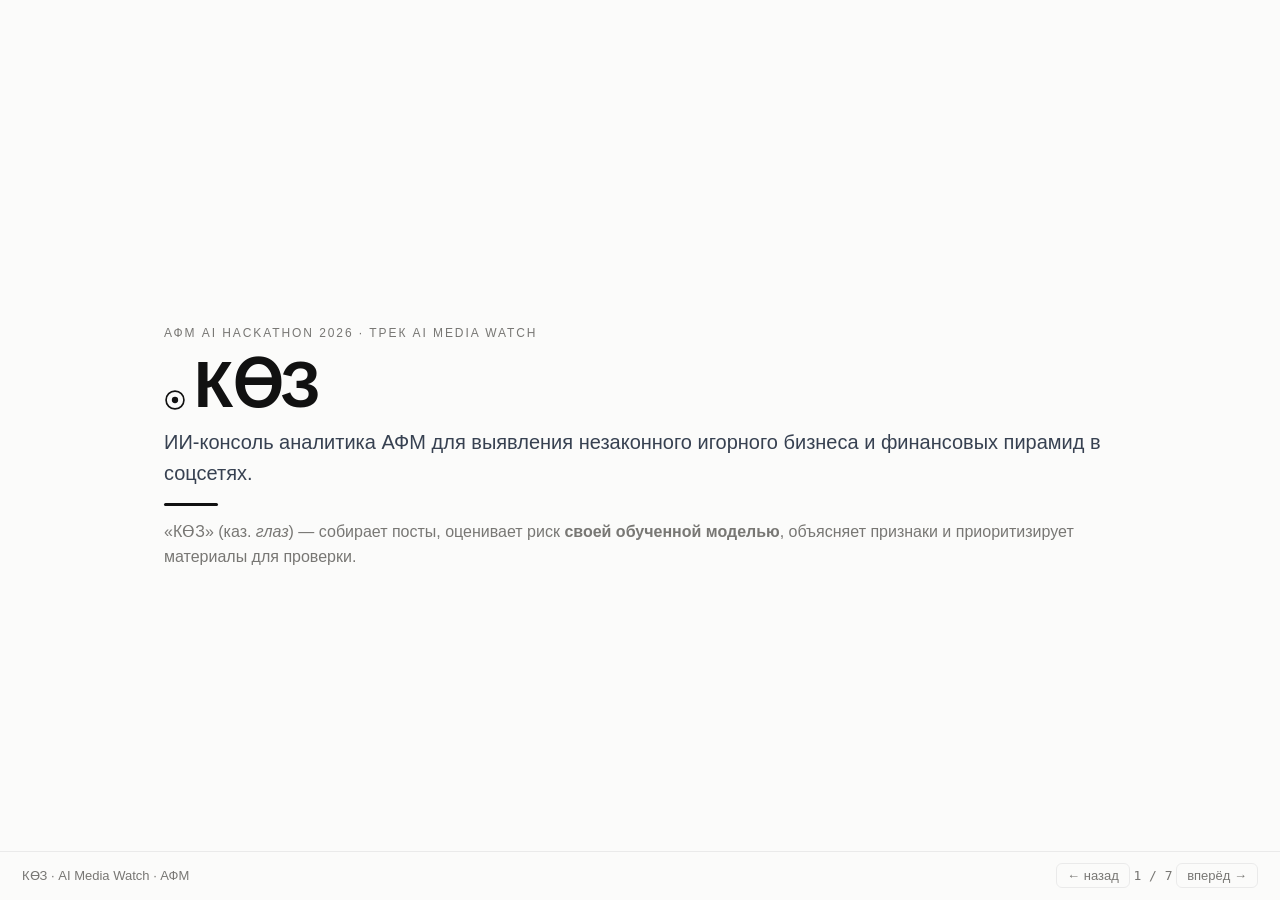
==== docs/pitch/deck.html @ 877cdd76 "docs(pitch): self-contained HTML slide deck for the 3-min defense deck.html — light-minimalist, offl" ====
<!doctype html>
<html lang="ru">
<head>
<meta charset="utf-8" />
<meta name="viewport" content="width=device-width, initial-scale=1" />
<title>КӨЗ · Питч-дек — AI Media Watch (АФМ)</title>
<link rel="icon" href="data:image/svg+xml,%3Csvg xmlns='http://www.w3.org/2000/svg' viewBox='0 0 16 16'%3E%3Ccircle cx='8' cy='8' r='6.5' fill='none' stroke='%23111111' stroke-width='1.2'/%3E%3Ccircle cx='8' cy='8' r='2.3' fill='%23111111'/%3E%3C/svg%3E" />
<style>
  :root{
    --bg:#FBFBFA; --surface:#FFFFFF; --ink:#111111; --muted:#787774; --line:#EAEAEA;
    --redbg:#FDEBEC; --redink:#9F2F2D; --ylbg:#FBF3DB; --ylink:#956400; --grbg:#EDF3EC; --grink:#346538;
  }
  *{box-sizing:border-box}
  html,body{margin:0;height:100%}
  body{
    background:var(--bg); color:var(--ink);
    font-family:'Geist','SF Pro Display','Segoe UI','Helvetica Neue',Arial,sans-serif;
    -webkit-font-smoothing:antialiased; line-height:1.55;
  }
  .mono{font-family:'Geist Mono','SF Mono','JetBrains Mono',ui-monospace,monospace}
  #deck{height:100vh;display:flex;align-items:center;justify-content:center}
  .slide{display:none;width:min(960px,92vw);max-height:92vh;overflow:auto;padding:8px 4px}
  .slide.active{display:block;animation:fade .35s cubic-bezier(.16,1,.3,1)}
  @keyframes fade{from{opacity:0;transform:translateY(10px)}to{opacity:1;transform:none}}
  .eyebrow{font-size:12px;letter-spacing:.16em;text-transform:uppercase;color:var(--muted)}
  h1{font-size:clamp(34px,6vw,64px);line-height:1.04;letter-spacing:-.02em;margin:.15em 0 .1em}
  h2{font-size:clamp(24px,3.6vw,38px);line-height:1.1;letter-spacing:-.015em;margin:.1em 0 .5em}
  p{color:#1f2937;margin:.4em 0}
  .lead{font-size:clamp(17px,2vw,20px);color:#374151}
  ul{margin:.4em 0;padding-left:0;list-style:none}
  li{padding:10px 0;border-bottom:1px solid var(--line)}
  li:last-child{border-bottom:0}
  .grid{display:grid;grid-template-columns:1fr 1fr;gap:14px;margin-top:8px}
  .card{background:var(--surface);border:1px solid var(--line);border-radius:12px;padding:18px 20px}
  .card h3{margin:.1em 0 .35em;font-size:18px}
  .card .n{font-size:12px;letter-spacing:.12em;text-transform:uppercase;color:var(--muted)}
  .chip{display:inline-block;font-size:11px;letter-spacing:.05em;text-transform:uppercase;
        padding:3px 9px;border-radius:9999px;margin:0 6px 6px 0}
  .red{background:var(--redbg);color:var(--redink)} .yl{background:var(--ylbg);color:var(--ylink)}
  .gr{background:var(--grbg);color:var(--grink)}
  .big{font-size:clamp(40px,8vw,84px);letter-spacing:-.03em;line-height:1}
  .kv{display:flex;gap:14px;align-items:baseline;padding:8px 0;border-bottom:1px solid var(--line)}
  .kv b{min-width:38px} .kv:last-child{border-bottom:0}
  .footer{position:fixed;left:0;right:0;bottom:0;display:flex;justify-content:space-between;
          align-items:center;padding:14px 22px;color:var(--muted);font-size:13px;border-top:1px solid var(--line);
          background:rgba(251,251,250,.85);backdrop-filter:blur(6px)}
  .footer a{color:var(--muted);text-decoration:none;border:1px solid var(--line);border-radius:6px;padding:4px 10px;cursor:pointer}
  .eye{display:inline-block;width:22px;height:22px;vertical-align:-4px;margin-right:8px}
  .muted{color:var(--muted)}
  .accentbar{height:3px;width:54px;background:var(--ink);border-radius:2px;margin:14px 0}
</style>
</head>
<body>
<div id="deck">

  <section class="slide active">
    <div class="eyebrow">АФМ AI Hackathon 2026 · трек AI Media Watch</div>
    <h1>
      <svg class="eye" viewBox="0 0 16 16" aria-hidden="true"><circle cx="8" cy="8" r="6.5" fill="none" stroke="#111" stroke-width="1.2"/><circle cx="8" cy="8" r="2.3" fill="#111"/></svg>КӨЗ
    </h1>
    <p class="lead">ИИ-консоль аналитика АФМ для выявления незаконного игорного бизнеса и финансовых пирамид в соцсетях.</p>
    <div class="accentbar"></div>
    <p class="muted">«КӨЗ» (каз. <i>глаз</i>) — собирает посты, оценивает риск <b>своей обученной моделью</b>, объясняет признаки и приоритизирует материалы для проверки.</p>
  </section>

  <section class="slide">
    <div class="eyebrow">Проблема</div>
    <h2>Соцсети — главный канал вовлечения в нелегальный гемблинг и пирамиды</h2>
    <ul>
      <li>Тысячи постов в день: реклама нелицензированных казино (1xBet, Mostbet, Vavada), «доход 30% в месяц», реф-схемы, призывы в Telegram.</li>
      <li>Вручную это <b>невозможно</b> отсмотреть и приоритизировать — нужен ИИ.</li>
      <li>Контент мультимодальный: видео, аудио, субтитры, текст с экрана, визуальные маркеры.</li>
    </ul>
  </section>

  <section class="slide">
    <div class="eyebrow">Решение</div>
    <h2>Аналитическая консоль: собрать → оценить → объяснить → приоритизировать</h2>
    <div class="grid">
      <div class="card"><div class="n">Лента / очередь</div><h3>Приоритет по риску</h3><p class="muted">Поток постов авто-скорится и сортируется: <span class="chip red">эскалация ≥70</span><span class="chip yl">на проверку 40–69</span><span class="chip gr">чисто &lt;40</span></p></div>
      <div class="card"><div class="n">Drill-down</div><h3>Доказательства + объяснение</h3><p class="muted">Транскрипт, OCR, визуал-концепты, сработавшие паттерны, «почему опасно», PDF-досье.</p></div>
      <div class="card"><div class="n">Граф связей</div><h3>Скрытые сети</h3><p class="muted">Один бренд / Telegram / промокод / кошелёк связывает аккаунты в координированные кластеры.</p></div>
      <div class="card"><div class="n">Тренды · Живая проверка</div><h3>Масштаб + ad-hoc</h3><p class="muted">Сводка по категориям/платформам и проверка любого поста по ссылке/файлу.</p></div>
    </div>
  </section>

  <section class="slide">
    <div class="eyebrow">Критерий №2 — своя модель, независимая от сервисов</div>
    <h2>Это не обёртка над ChatGPT — это наша обученная модель</h2>
    <p class="lead mono">TF-IDF (word + char_wb, RU+KZ) + инженерные сигналы → LogisticRegression</p>
    <ul>
      <li>Только <b>scikit-learn</b>. <b>Без torch, без внешних API</b> в инференсе. Обучается локально за секунды.</li>
      <li>Объяснимость «из коробки»: риск-вклад каждого сигнала → причины на русском.</li>
      <li><span class="big mono">0.94</span> <span class="muted">macro-F1 на отложенной выборке (реалистичная confusion matrix, не идеальная) — экран <span class="mono">/api/metrics</span>.</span></li>
    </ul>
  </section>

  <section class="slide">
    <div class="eyebrow">Этика и ИБ (критерий №3) · Масштаб (критерий №4)</div>
    <h2>Сигнал для аналитика, а не приговор</h2>
    <div class="grid">
      <div class="card"><div class="n">Этика / ИБ</div><h3>Human-in-the-loop</h3><p class="muted">Система <b>приоритизирует</b>, не блокирует и не обвиняет автоматически. Только публичные данные, минимизация PII, объяснимость, контроль ложных срабатываний, SSRF-защита live-проверки.</p></div>
      <div class="card"><div class="n">Масштаб</div><h3>MVP → прод</h3><p class="muted">Stateless-воркеры экстракторов + очередь, батчинг; путь SQLite → Postgres + объектное хранилище. Авто-роутеры: фичи подключаются без правок ядра.</p></div>
    </div>
  </section>

  <section class="slide">
    <div class="eyebrow">Демо за 3 минуты (критерий №5)</div>
    <h2>Что показываем вживую</h2>
    <ul>
      <li><b>1.</b> Лента: посты капают, авто-скор, очередь сортируется по риску.</li>
      <li><b>2.</b> Клик по топ-риску → доказательства по модальностям + объяснение → «Экспорт дела (PDF)».</li>
      <li><b>3.</b> Граф: 6 аккаунтов пушат один бренд через один Telegram — координированная сеть.</li>
      <li><b>4.</b> Живая проверка ссылки → вердикт. Затем метрики модели.</li>
    </ul>
    <p class="muted">Консоль работает <b>офлайн</b> (библиотеки завендорены) — не зависит от Wi-Fi на площадке.</p>
  </section>

  <section class="slide">
    <div class="eyebrow">Итог</div>
    <h2>Закрыты все 5 критериев</h2>
    <div class="kv"><b>№1</b><span>Актуальность + обоснование AI — масштаб соцсетей не разобрать вручную.</span></div>
    <div class="kv"><b>№2</b><span>Своя модель (sklearn, локально, macro-F1 0.94), без внешних API.</span></div>
    <div class="kv"><b>№3</b><span>ИБ + этика: human-in-the-loop, публичные данные, объяснимость.</span></div>
    <div class="kv"><b>№4</b><span>Реализуемость + масштаб: модульный пайплайн, путь в прод.</span></div>
    <div class="kv"><b>№5</b><span>Живое демо: консоль, граф, тренды, PDF, метрики.</span></div>
    <div class="accentbar"></div>
    <p class="lead">КӨЗ — глаз АФМ над соцсетями. Запуск: <span class="mono">run.bat</span>. Код: github.com/adletseitenov/AFMhackathon</p>
  </section>

</div>

<div class="footer">
  <span>КӨЗ · AI Media Watch · АФМ</span>
  <span><a id="prev">← назад</a> <span class="mono" id="counter">1 / 7</span> <a id="next">вперёд →</a></span>
</div>

<script>
  const slides = Array.from(document.querySelectorAll('.slide'));
  let i = 0;
  const counter = document.getElementById('counter');
  function show(n){
    i = Math.max(0, Math.min(slides.length - 1, n));
    slides.forEach((s, k) => s.classList.toggle('active', k === i));
    counter.textContent = (i + 1) + ' / ' + slides.length;
  }
  document.getElementById('next').onclick = () => show(i + 1);
  document.getElementById('prev').onclick = () => show(i - 1);
  document.addEventListener('keydown', e => {
    if (e.key === 'ArrowRight' || e.key === 'PageDown' || e.key === ' ') { e.preventDefault(); show(i + 1); }
    if (e.key === 'ArrowLeft'  || e.key === 'PageUp') { e.preventDefault(); show(i - 1); }
    if (e.key === 'Home') show(0);
    if (e.key === 'End') show(slides.length - 1);
  });
  show(0);
</script>
</body>
</html>
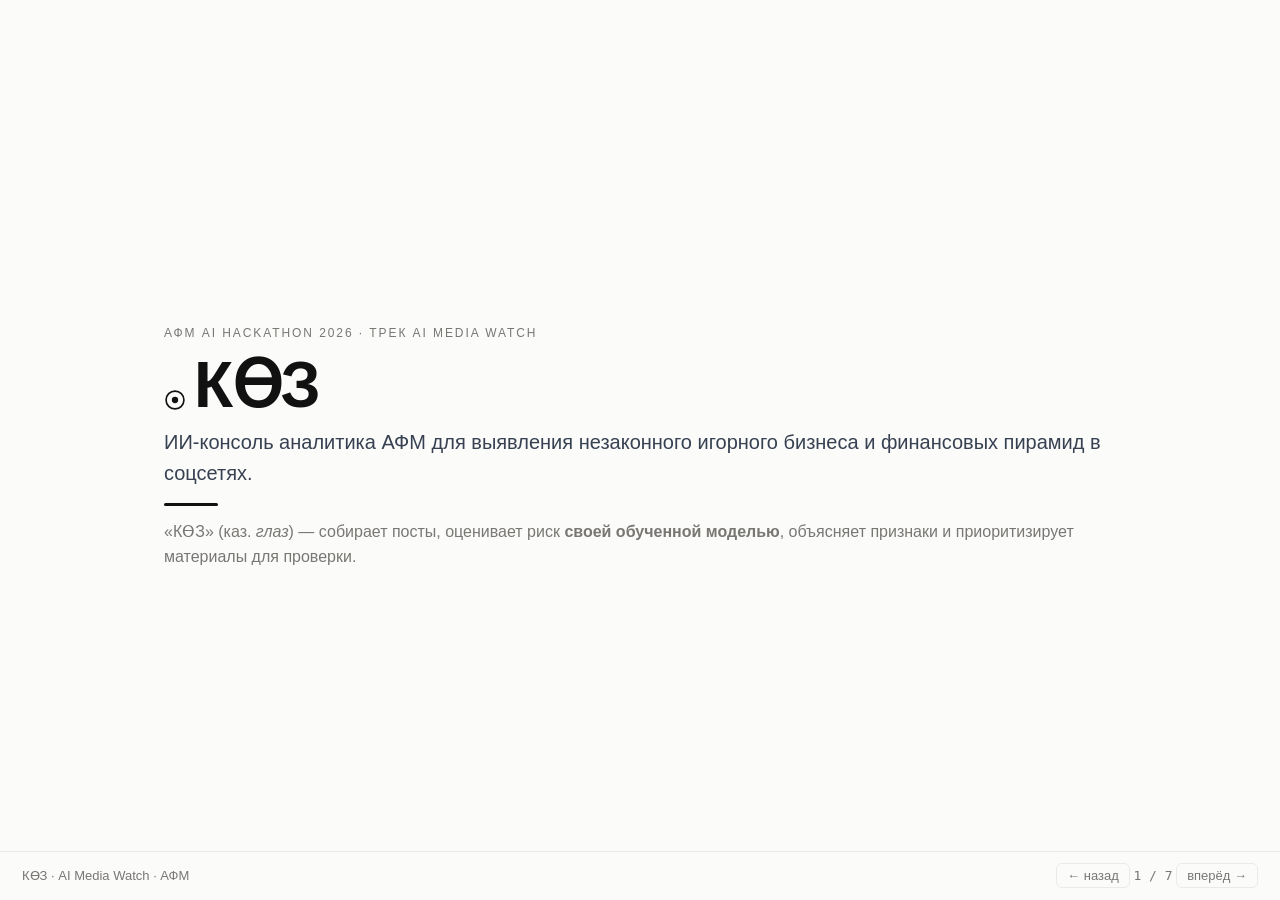
==== commit 44ad1f48: "docs(pitch): align defense materials with the real product The pitch docs were stale and actively mi" ====
--- a/docs/pitch/deck.html
+++ b/docs/pitch/deck.html
@@ -77,8 +77,8 @@
     <div class="eyebrow">Решение</div>
     <h2>Аналитическая консоль: собрать → оценить → объяснить → приоритизировать</h2>
     <div class="grid">
-      <div class="card"><div class="n">Лента / очередь</div><h3>Приоритет по риску</h3><p class="muted">Поток постов авто-скорится и сортируется: <span class="chip red">эскалация ≥70</span><span class="chip yl">на проверку 40–69</span><span class="chip gr">чисто &lt;40</span></p></div>
-      <div class="card"><div class="n">Drill-down</div><h3>Доказательства + объяснение</h3><p class="muted">Транскрипт, OCR, визуал-концепты, сработавшие паттерны, «почему опасно», PDF-досье.</p></div>
+      <div class="card"><div class="n">Автопоиск</div><h3>Сам находит опасное</h3><p class="muted">«Найти опасное» обходит YouTube + Telegram по скам-запросам RU/KZ → реальные посты с точными ссылками; авто-скор и сортировка: <span class="chip red">эскалация ≥70</span><span class="chip yl">на проверку 40–69</span><span class="chip gr">чисто &lt;40</span></p></div>
+      <div class="card"><div class="n">Drill-down</div><h3>Доказательства + объяснение</h3><p class="muted">Речь→текст (Whisper), текст с экрана / «табличка на видео» (OCR), визуальные маркеры (CLIP), сработавшие паттерны, «почему опасно», PDF-досье.</p></div>
       <div class="card"><div class="n">Граф связей</div><h3>Скрытые сети</h3><p class="muted">Один бренд / Telegram / промокод / кошелёк связывает аккаунты в координированные кластеры.</p></div>
       <div class="card"><div class="n">Тренды · Живая проверка</div><h3>Масштаб + ad-hoc</h3><p class="muted">Сводка по категориям/платформам и проверка любого поста по ссылке/файлу.</p></div>
     </div>
@@ -87,11 +87,12 @@
   <section class="slide">
     <div class="eyebrow">Критерий №2 — своя модель, независимая от сервисов</div>
     <h2>Это не обёртка над ChatGPT — это наша обученная модель</h2>
-    <p class="lead mono">TF-IDF (word + char_wb, RU+KZ) + инженерные сигналы → LogisticRegression</p>
+    <p class="lead mono">TF-IDF (word + char_wb, RU+KZ) + инженерные + KZ-сигналы → LogisticRegression</p>
     <ul>
       <li>Только <b>scikit-learn</b>. <b>Без torch, без внешних API</b> в инференсе. Обучается локально за секунды.</li>
+      <li>Казахстанские сигналы: переводы Kaspi/Halyk, суммы в тенге, +7 7XX, бренды 1хбет/мелбет/Финико, казахскоязычная лексика.</li>
       <li>Объяснимость «из коробки»: риск-вклад каждого сигнала → причины на русском.</li>
-      <li><span class="big mono">0.94</span> <span class="muted">macro-F1 на отложенной выборке (реалистичная confusion matrix, не идеальная) — экран <span class="mono">/api/metrics</span>.</span></li>
+      <li><span class="big mono">0.95</span> <span class="muted">macro-F1 на отложенной выборке (реалистичная confusion matrix, не идеальная) — экран <span class="mono">/api/metrics</span>.</span></li>
     </ul>
   </section>
 
@@ -108,10 +109,10 @@
     <div class="eyebrow">Демо за 3 минуты (критерий №5)</div>
     <h2>Что показываем вживую</h2>
     <ul>
-      <li><b>1.</b> Лента: посты капают, авто-скор, очередь сортируется по риску.</li>
-      <li><b>2.</b> Клик по топ-риску → доказательства по модальностям + объяснение → «Экспорт дела (PDF)».</li>
-      <li><b>3.</b> Граф: 6 аккаунтов пушат один бренд через один Telegram — координированная сеть.</li>
-      <li><b>4.</b> Живая проверка ссылки → вердикт. Затем метрики модели.</li>
+      <li><b>1.</b> «Найти опасное» → система сама находит реальные посты с точными ссылками; очередь сортируется по риску.</li>
+      <li><b>2.</b> Клик по топ-риску → блок «Доказательства» (речь/экран/визуал) + объяснение → «Экспорт дела (PDF)».</li>
+      <li><b>3.</b> Граф: аккаунты пушат один бренд через один Telegram/промокод — координированная сеть.</li>
+      <li><b>4.</b> Мониторинг каналов со статистикой + Живая проверка ссылки → вердикт. Затем метрики модели.</li>
     </ul>
     <p class="muted">Консоль работает <b>офлайн</b> (библиотеки завендорены) — не зависит от Wi-Fi на площадке.</p>
   </section>
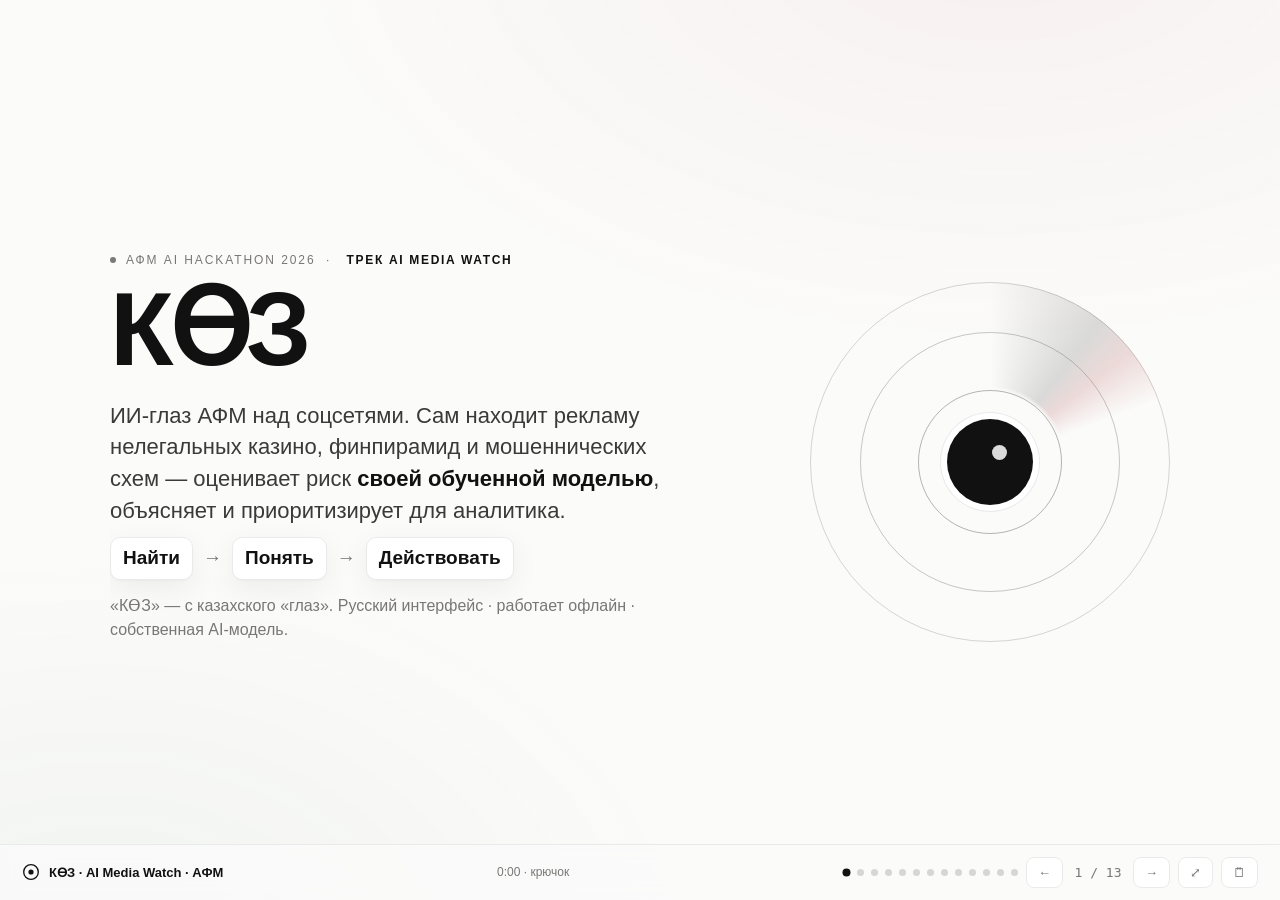
==== commit 5fd5c6aa: "chore: add final pitch deck (HTML + PDF) + ignore runtime logs/state Final hackathon deliverables: d" ====
--- a/docs/pitch/deck.html
+++ b/docs/pitch/deck.html
@@ -7,153 +7,638 @@
 <link rel="icon" href="data:image/svg+xml,%3Csvg xmlns='http://www.w3.org/2000/svg' viewBox='0 0 16 16'%3E%3Ccircle cx='8' cy='8' r='6.5' fill='none' stroke='%23111111' stroke-width='1.2'/%3E%3Ccircle cx='8' cy='8' r='2.3' fill='%23111111'/%3E%3C/svg%3E" />
 <style>
   :root{
-    --bg:#FBFBFA; --surface:#FFFFFF; --ink:#111111; --muted:#787774; --line:#EAEAEA;
+    --bg:#FBFBFA; --surface:#FFFFFF; --ink:#111111; --muted:#787774; --line:#EAEAEA; --line2:#EDEDEC;
     --redbg:#FDEBEC; --redink:#9F2F2D; --ylbg:#FBF3DB; --ylink:#956400; --grbg:#EDF3EC; --grink:#346538;
+    --shadow:0 1px 2px rgba(17,17,17,.04),0 8px 30px rgba(17,17,17,.06);
+    --shadow-lg:0 2px 6px rgba(17,17,17,.05),0 20px 60px rgba(17,17,17,.10);
+    --r:14px;
   }
   *{box-sizing:border-box}
   html,body{margin:0;height:100%}
   body{
     background:var(--bg); color:var(--ink);
     font-family:'Geist','SF Pro Display','Segoe UI','Helvetica Neue',Arial,sans-serif;
-    -webkit-font-smoothing:antialiased; line-height:1.55;
-  }
-  .mono{font-family:'Geist Mono','SF Mono','JetBrains Mono',ui-monospace,monospace}
-  #deck{height:100vh;display:flex;align-items:center;justify-content:center}
-  .slide{display:none;width:min(960px,92vw);max-height:92vh;overflow:auto;padding:8px 4px}
-  .slide.active{display:block;animation:fade .35s cubic-bezier(.16,1,.3,1)}
-  @keyframes fade{from{opacity:0;transform:translateY(10px)}to{opacity:1;transform:none}}
-  .eyebrow{font-size:12px;letter-spacing:.16em;text-transform:uppercase;color:var(--muted)}
-  h1{font-size:clamp(34px,6vw,64px);line-height:1.04;letter-spacing:-.02em;margin:.15em 0 .1em}
-  h2{font-size:clamp(24px,3.6vw,38px);line-height:1.1;letter-spacing:-.015em;margin:.1em 0 .5em}
-  p{color:#1f2937;margin:.4em 0}
-  .lead{font-size:clamp(17px,2vw,20px);color:#374151}
-  ul{margin:.4em 0;padding-left:0;list-style:none}
-  li{padding:10px 0;border-bottom:1px solid var(--line)}
-  li:last-child{border-bottom:0}
-  .grid{display:grid;grid-template-columns:1fr 1fr;gap:14px;margin-top:8px}
-  .card{background:var(--surface);border:1px solid var(--line);border-radius:12px;padding:18px 20px}
-  .card h3{margin:.1em 0 .35em;font-size:18px}
-  .card .n{font-size:12px;letter-spacing:.12em;text-transform:uppercase;color:var(--muted)}
-  .chip{display:inline-block;font-size:11px;letter-spacing:.05em;text-transform:uppercase;
-        padding:3px 9px;border-radius:9999px;margin:0 6px 6px 0}
+    -webkit-font-smoothing:antialiased; text-rendering:optimizeLegibility; line-height:1.5;
+    overflow:hidden;
+  }
+  /* мягкая глубина холста */
+  body::before{
+    content:"";position:fixed;inset:0;pointer-events:none;z-index:0;
+    background:
+      radial-gradient(1200px 700px at 78% -8%, rgba(159,47,45,.05), transparent 60%),
+      radial-gradient(1000px 700px at 8% 108%, rgba(52,101,56,.05), transparent 60%);
+  }
+  .mono{font-family:'Geist Mono','SF Mono','JetBrains Mono',ui-monospace,monospace;font-variant-ligatures:none}
+
+  /* ---------- каркас слайдов ---------- */
+  #deck{position:relative;z-index:1;height:100vh;display:flex;align-items:center;justify-content:center;padding:0 26px}
+  .slide{display:none;width:min(1060px,94vw);max-height:90vh;overflow:auto;scrollbar-width:none}
+  .slide::-webkit-scrollbar{display:none}
+  .slide.active{display:block}
+  .slide.active > *{opacity:0;transform:translateY(14px);animation:rise .5s cubic-bezier(.16,1,.3,1) forwards}
+  .slide.active > *:nth-child(1){animation-delay:.04s}
+  .slide.active > *:nth-child(2){animation-delay:.10s}
+  .slide.active > *:nth-child(3){animation-delay:.17s}
+  .slide.active > *:nth-child(4){animation-delay:.24s}
+  .slide.active > *:nth-child(5){animation-delay:.31s}
+  .slide.active > *:nth-child(6){animation-delay:.38s}
+  @keyframes rise{to{opacity:1;transform:none}}
+
+  /* ---------- типографика ---------- */
+  .kicker{display:flex;align-items:center;gap:10px;font-size:12px;letter-spacing:.16em;text-transform:uppercase;color:var(--muted);margin-bottom:6px}
+  .kicker .dot{width:6px;height:6px;border-radius:50%;background:var(--ink);opacity:.55}
+  .kicker b{color:var(--ink);font-weight:600;letter-spacing:.14em}
+  h1{font-size:clamp(46px,9vw,104px);line-height:.92;letter-spacing:-.045em;margin:.06em 0 .12em;font-weight:680}
+  h2{font-size:clamp(26px,4.4vw,46px);line-height:1.04;letter-spacing:-.022em;margin:.06em 0 .5em;font-weight:640}
+  h3{margin:.1em 0 .3em;font-size:18px;letter-spacing:-.01em}
+  p{color:#262626;margin:.45em 0}
+  .lead{font-size:clamp(17px,2.1vw,22px);color:#3a3a3a;line-height:1.45;max-width:46ch}
+  .muted{color:var(--muted)}
+  .accentbar{height:3px;width:58px;background:var(--ink);border-radius:2px;margin:16px 0}
+  .em{color:var(--ink);font-weight:620}
+
+  /* ---------- карточки/сетки ---------- */
+  .grid{display:grid;gap:14px;margin-top:6px}
+  .g2{grid-template-columns:1fr 1fr}
+  .g3{grid-template-columns:repeat(3,1fr)}
+  .g4{grid-template-columns:repeat(4,1fr)}
+  .card{background:var(--surface);border:1px solid var(--line);border-radius:var(--r);padding:18px 20px;box-shadow:var(--shadow)}
+  .card .n{font-size:11px;letter-spacing:.13em;text-transform:uppercase;color:var(--muted);margin-bottom:4px}
+  .card p{font-size:14.5px;color:#444;margin:.2em 0 0}
+  .soft{box-shadow:none;background:#fff}
+
+  ul.clean{margin:.3em 0;padding-left:0;list-style:none}
+  ul.clean li{padding:11px 0;border-bottom:1px solid var(--line);display:flex;gap:12px;align-items:flex-start}
+  ul.clean li:last-child{border-bottom:0}
+  ul.clean li .mk{flex:0 0 auto;width:22px;height:22px;border-radius:7px;display:grid;place-items:center;font-size:12px;font-weight:700;background:#F3F3F1;color:var(--ink);margin-top:1px}
+
+  .chip{display:inline-flex;align-items:center;gap:6px;font-size:11px;letter-spacing:.04em;text-transform:uppercase;
+        padding:4px 10px;border-radius:9999px;margin:0 6px 6px 0;font-weight:600;border:1px solid transparent}
   .red{background:var(--redbg);color:var(--redink)} .yl{background:var(--ylbg);color:var(--ylink)}
   .gr{background:var(--grbg);color:var(--grink)}
-  .big{font-size:clamp(40px,8vw,84px);letter-spacing:-.03em;line-height:1}
-  .kv{display:flex;gap:14px;align-items:baseline;padding:8px 0;border-bottom:1px solid var(--line)}
-  .kv b{min-width:38px} .kv:last-child{border-bottom:0}
-  .footer{position:fixed;left:0;right:0;bottom:0;display:flex;justify-content:space-between;
-          align-items:center;padding:14px 22px;color:var(--muted);font-size:13px;border-top:1px solid var(--line);
-          background:rgba(251,251,250,.85);backdrop-filter:blur(6px)}
-  .footer a{color:var(--muted);text-decoration:none;border:1px solid var(--line);border-radius:6px;padding:4px 10px;cursor:pointer}
-  .eye{display:inline-block;width:22px;height:22px;vertical-align:-4px;margin-right:8px}
-  .muted{color:var(--muted)}
-  .accentbar{height:3px;width:54px;background:var(--ink);border-radius:2px;margin:14px 0}
+  .ghost{background:#fff;border:1px solid var(--line);color:var(--muted);font-weight:600}
+  .soon{background:#fff;border:1px dashed #D8D8D6;color:var(--muted)}
+
+  .stat{font-size:clamp(38px,7vw,78px);letter-spacing:-.04em;line-height:.95;font-weight:700}
+  .statlbl{color:var(--muted);font-size:14px}
+
+  /* ---------- глаз / радар (титул) ---------- */
+  .hero{display:grid;grid-template-columns:1.15fr .85fr;gap:26px;align-items:center}
+  .eye-stage{position:relative;aspect-ratio:1;width:min(360px,38vw);margin-left:auto;display:grid;place-items:center}
+  .eye-stage .ring{position:absolute;border-radius:50%;border:1px solid var(--ink);opacity:.16}
+  .eye-stage .r1{inset:0;animation:breathe 6s ease-in-out infinite}
+  .eye-stage .r2{inset:14%;opacity:.22;animation:breathe 6s ease-in-out infinite .5s}
+  .eye-stage .r3{inset:30%;opacity:.30;animation:breathe 6s ease-in-out infinite 1s}
+  .eye-stage .sweep{position:absolute;inset:0;border-radius:50%;
+    background:conic-gradient(from 0deg, rgba(17,17,17,0) 0deg, rgba(17,17,17,.14) 38deg, rgba(159,47,45,.16) 52deg, rgba(17,17,17,0) 70deg);
+    -webkit-mask:radial-gradient(circle, transparent 28%, #000 30%);mask:radial-gradient(circle, transparent 28%, #000 30%);
+    animation:spin 4.6s linear infinite}
+  .eye-stage .iris{position:relative;width:24%;height:24%;border-radius:50%;background:var(--ink);
+    box-shadow:0 0 0 6px #fff,0 0 0 7px var(--line);animation:pulse 6s ease-in-out infinite}
+  .eye-stage .iris::after{content:"";position:absolute;inset:30% 30% auto auto;width:18%;height:18%;border-radius:50%;background:#fff;opacity:.85}
+  .eye-stage .tick{position:absolute;width:2px;height:7px;background:var(--ink);opacity:.18;left:calc(50% - 1px);top:2px;transform-origin:50% calc(50vw)}
+  @keyframes spin{to{transform:rotate(360deg)}}
+  @keyframes breathe{0%,100%{transform:scale(1)}50%{transform:scale(1.025)}}
+  @keyframes pulse{0%,100%{transform:scale(1);opacity:1}50%{transform:scale(.84);opacity:.86}}
+
+  .wordmark{display:flex;align-items:baseline;gap:14px}
+  .loopline{display:flex;align-items:center;gap:10px;flex-wrap:wrap;margin-top:4px;font-weight:620;font-size:clamp(15px,1.8vw,19px)}
+  .loopline .s{padding:6px 12px;border:1px solid var(--line);border-radius:10px;background:#fff;box-shadow:var(--shadow)}
+  .loopline .ar{color:var(--muted)}
+
+  /* ---------- пайплайн ---------- */
+  .pipe{display:grid;grid-template-columns:repeat(5,1fr);gap:10px;margin-top:10px}
+  .pipe .st{position:relative;background:#fff;border:1px solid var(--line);border-radius:12px;padding:14px;box-shadow:var(--shadow)}
+  .pipe .st .ix{font-size:11px;color:var(--muted);letter-spacing:.12em}
+  .pipe .st h3{font-size:15px;margin:.3em 0 .15em}
+  .pipe .st p{font-size:12.5px;color:#555;margin:0}
+  .pipe .st:not(:last-child)::after{content:"→";position:absolute;right:-9px;top:50%;transform:translateY(-50%);color:#C9C9C7;font-weight:700;z-index:2}
+
+  /* ---------- архитектура модели ---------- */
+  .arch{display:grid;grid-template-columns:1.4fr auto .9fr auto .7fr;gap:12px;align-items:center;margin-top:8px}
+  .col{display:grid;gap:8px}
+  .blk{background:#fff;border:1px solid var(--line);border-radius:11px;padding:11px 13px;box-shadow:var(--shadow);font-size:13px}
+  .blk .t{font-size:11px;color:var(--muted);letter-spacing:.1em;text-transform:uppercase;margin-bottom:2px}
+  .merge,.arrow{display:grid;place-items:center;color:#B9B9B7;font-weight:700;font-size:20px}
+  .head{background:var(--ink);color:#fff;border-radius:11px;padding:14px;text-align:center;box-shadow:var(--shadow-lg)}
+  .head .t{font-size:11px;letter-spacing:.12em;text-transform:uppercase;opacity:.7}
+  .head b{font-size:15px}
+  .gauge{display:grid;place-items:center;gap:6px}
+  .gauge .ring{width:108px;height:108px;border-radius:50%;display:grid;place-items:center;
+    background:conic-gradient(var(--redink) calc(var(--p,92)*1%), var(--line) 0);}
+  .gauge .ring .in{width:80px;height:80px;border-radius:50%;background:#fff;display:grid;place-items:center;box-shadow:var(--shadow)}
+  .gauge .ring .in b{font-size:24px;letter-spacing:-.02em}
+
+  /* мини-бары метрик */
+  .bars{display:grid;gap:9px;margin-top:6px}
+  .bar{display:grid;grid-template-columns:96px 1fr 46px;align-items:center;gap:10px;font-size:13px}
+  .bar .track{display:block;height:9px;border-radius:6px;background:var(--line2);overflow:hidden}
+  .bar .fill{display:block;height:100%;border-radius:6px;background:var(--ink);width:0;transition:width 1.1s cubic-bezier(.16,1,.3,1)}
+  .slide.active .bar .fill{width:var(--w)}
+
+  /* ---------- очередь рисков ---------- */
+  .queue{display:grid;gap:10px;margin-top:6px}
+  .row{display:grid;grid-template-columns:64px 1fr auto;align-items:center;gap:14px;background:#fff;border:1px solid var(--line);border-left-width:4px;border-radius:12px;padding:12px 16px;box-shadow:var(--shadow)}
+  .row.red{border-left-color:var(--redink)} .row.yl{border-left-color:var(--ylink)} .row.gr{border-left-color:var(--grink)}
+  .row .score{font-size:26px;font-weight:740;letter-spacing:-.03em}
+  .row.red .score{color:var(--redink)} .row.yl .score{color:var(--ylink)} .row.gr .score{color:var(--grink)}
+  .row .meta{font-size:12.5px;color:var(--muted);margin-top:2px}
+  .row .ev{font-size:14px;color:#222}
+
+  /* ---------- граф ---------- */
+  .net{width:100%;height:auto;display:block}
+  .net .lnk{stroke:#CFCFCD;stroke-width:1.4}
+  .net .post{fill:#fff;stroke:var(--redink);stroke-width:1.6}
+  .net .auth{fill:#fff;stroke:#C9C9C7;stroke-width:1.4}
+  .net .ent{fill:var(--redbg);stroke:var(--redink);stroke-width:1.8}
+  .net text{font-family:'Geist Mono',ui-monospace,monospace;font-size:10px;fill:var(--ink)}
+  .net .pulse{transform-origin:center;animation:gpulse 2.6s ease-in-out infinite}
+  @keyframes gpulse{0%,100%{r:26}50%{r:29}}
+
+  /* ---------- скоркарта критериев ---------- */
+  .kv{display:grid;grid-template-columns:46px 1fr auto;gap:14px;align-items:center;padding:12px 0;border-bottom:1px solid var(--line)}
+  .kv:last-child{border-bottom:0}
+  .kv .num{font-weight:740;font-size:18px}
+  .kv .done{font-size:11px;color:var(--grink);background:var(--grbg);border-radius:9999px;padding:4px 10px;font-weight:600;white-space:nowrap}
+
+  /* ---------- футер / прогресс ---------- */
+  .topbar{position:fixed;left:0;top:0;height:3px;z-index:5;background:var(--ink);width:0;transition:width .45s cubic-bezier(.16,1,.3,1)}
+  .footer{position:fixed;left:0;right:0;bottom:0;z-index:5;display:flex;justify-content:space-between;align-items:center;
+          padding:12px 22px;color:var(--muted);font-size:13px;border-top:1px solid var(--line);
+          background:rgba(251,251,250,.82);backdrop-filter:blur(8px)}
+  .footer .brand{display:flex;align-items:center;gap:9px;font-weight:600;color:var(--ink)}
+  .footer .brand .eye{width:18px;height:18px}
+  .footer .center{display:flex;gap:8px;align-items:center}
+  .dots{display:flex;gap:7px}
+  .dots i{width:7px;height:7px;border-radius:50%;background:#D6D6D4;cursor:pointer;transition:.2s}
+  .dots i.on{background:var(--ink);transform:scale(1.15)}
+  .nav{display:flex;gap:8px;align-items:center}
+  .nav a,.nav button{font:inherit;color:var(--muted);text-decoration:none;border:1px solid var(--line);background:#fff;border-radius:8px;padding:5px 11px;cursor:pointer;transition:.15s}
+  .nav a:hover,.nav button:hover{color:var(--ink);border-color:#D2D2D0}
+  .timing{font-size:12px;color:var(--muted)}
+
+  @media (max-width:760px){
+    .hero,.arch{grid-template-columns:1fr} .eye-stage{margin:0 auto 10px}
+    .pipe{grid-template-columns:1fr 1fr} .pipe .st::after{display:none}
+    .g4,.g3{grid-template-columns:1fr 1fr} .arch{gap:8px}
+  }
+
+  /* ---------- заметки спикера (суфлёр) ---------- */
+  #notes{position:fixed;left:0;right:0;bottom:0;z-index:8;display:none;background:#fff;
+         border-top:2px solid var(--ink);box-shadow:0 -12px 44px rgba(17,17,17,.13);
+         padding:13px 24px 18px;max-height:46vh;overflow:auto}
+  #notes.on{display:block}
+  #notes .nhead{display:flex;gap:16px;align-items:center;justify-content:space-between;
+                color:var(--muted);font-size:13px;margin-bottom:8px;flex-wrap:wrap}
+  #notes .nhead b{color:var(--ink)} #notes .nhint{color:#AAA9A6}
+  #notes .nbody{font-size:clamp(16px,1.9vw,21px);line-height:1.5;color:#1b1b1b;max-width:78ch}
+  body.notes-open .footer{display:none}
+
+  /* ---------- печать в PDF ---------- */
+  @media print{
+    @page{size:1280px 720px;margin:0}
+    body{overflow:visible} body::before{display:none}
+    .topbar,.footer,#notes{display:none!important}
+    #deck{display:block;height:auto;padding:0}
+    .slide{display:block!important;width:1280px;height:720px;max-height:none;overflow:hidden;
+      padding:64px 84px;page-break-after:always;break-after:page;border-bottom:1px solid #eee}
+    .slide > *{opacity:1!important;transform:none!important;animation:none!important}
+    .card,.row,.blk,.pipe .st,.head{box-shadow:none}
+    .eye-stage .sweep,.eye-stage .ring,.eye-stage .iris{animation:none}
+    *{-webkit-print-color-adjust:exact;print-color-adjust:exact}
+  }
+  /* КРИТИЧНО: при выключенных системных анимациях (Windows «эффекты анимации» off)
+     контент НЕ должен оставаться невидимым (opacity:0) — иначе слайд = белый экран. */
+  @media (prefers-reduced-motion:reduce){
+    *{animation:none!important;transition:none!important}
+    .slide.active > *{opacity:1!important;transform:none!important}
+    .bar .fill{width:var(--w)!important}
+  }
 </style>
 </head>
 <body>
+<div class="topbar" id="topbar"></div>
 <div id="deck">
 
-  <section class="slide active">
-    <div class="eyebrow">АФМ AI Hackathon 2026 · трек AI Media Watch</div>
-    <h1>
-      <svg class="eye" viewBox="0 0 16 16" aria-hidden="true"><circle cx="8" cy="8" r="6.5" fill="none" stroke="#111" stroke-width="1.2"/><circle cx="8" cy="8" r="2.3" fill="#111"/></svg>КӨЗ
-    </h1>
-    <p class="lead">ИИ-консоль аналитика АФМ для выявления незаконного игорного бизнеса и финансовых пирамид в соцсетях.</p>
-    <div class="accentbar"></div>
-    <p class="muted">«КӨЗ» (каз. <i>глаз</i>) — собирает посты, оценивает риск <b>своей обученной моделью</b>, объясняет признаки и приоритизирует материалы для проверки.</p>
-  </section>
-
-  <section class="slide">
-    <div class="eyebrow">Проблема</div>
+  <!-- 1 · ТИТУЛ -->
+  <section class="slide active" data-time="0:00 · крючок">
+    <div class="kicker"><span class="dot"></span>АФМ AI Hackathon 2026 &nbsp;·&nbsp; <b>трек AI Media Watch</b></div>
+    <div class="hero">
+      <div>
+        <div class="wordmark">
+          <h1>КӨЗ</h1>
+        </div>
+        <p class="lead">ИИ-глаз АФМ над соцсетями. Сам находит рекламу нелегальных казино, финпирамид и мошеннических схем — оценивает риск <span class="em">своей обученной моделью</span>, объясняет и приоритизирует для аналитика.</p>
+        <div class="loopline">
+          <span class="s">Найти</span><span class="ar">→</span>
+          <span class="s">Понять</span><span class="ar">→</span>
+          <span class="s">Действовать</span>
+        </div>
+        <p class="muted" style="margin-top:14px">«КӨЗ» — с казахского «глаз». Русский интерфейс · работает офлайн · собственная AI-модель.</p>
+      </div>
+      <div class="eye-stage" aria-hidden="true">
+        <div class="ring r1"></div><div class="ring r2"></div><div class="ring r3"></div>
+        <div class="sweep"></div>
+        <div class="iris"></div>
+      </div>
+    </div>
+  </section>
+
+  <!-- 2 · ПРОБЛЕМА -->
+  <section class="slide" data-time="0:00–0:30 · критерий №1">
+    <div class="kicker"><span class="dot"></span>Проблема &amp; актуальность</div>
     <h2>Соцсети — главный канал вовлечения в нелегальный гемблинг и пирамиды</h2>
-    <ul>
-      <li>Тысячи постов в день: реклама нелицензированных казино (1xBet, Mostbet, Vavada), «доход 30% в месяц», реф-схемы, призывы в Telegram.</li>
-      <li>Вручную это <b>невозможно</b> отсмотреть и приоритизировать — нужен ИИ.</li>
-      <li>Контент мультимодальный: видео, аудио, субтитры, текст с экрана, визуальные маркеры.</li>
-    </ul>
-  </section>
-
-  <section class="slide">
-    <div class="eyebrow">Решение</div>
-    <h2>Аналитическая консоль: собрать → оценить → объяснить → приоритизировать</h2>
-    <div class="grid">
-      <div class="card"><div class="n">Автопоиск</div><h3>Сам находит опасное</h3><p class="muted">«Найти опасное» обходит YouTube + Telegram по скам-запросам RU/KZ → реальные посты с точными ссылками; авто-скор и сортировка: <span class="chip red">эскалация ≥70</span><span class="chip yl">на проверку 40–69</span><span class="chip gr">чисто &lt;40</span></p></div>
-      <div class="card"><div class="n">Drill-down</div><h3>Доказательства + объяснение</h3><p class="muted">Речь→текст (Whisper), текст с экрана / «табличка на видео» (OCR), визуальные маркеры (CLIP), сработавшие паттерны, «почему опасно», PDF-досье.</p></div>
-      <div class="card"><div class="n">Граф связей</div><h3>Скрытые сети</h3><p class="muted">Один бренд / Telegram / промокод / кошелёк связывает аккаунты в координированные кластеры.</p></div>
-      <div class="card"><div class="n">Тренды · Живая проверка</div><h3>Масштаб + ad-hoc</h3><p class="muted">Сводка по категориям/платформам и проверка любого поста по ссылке/файлу.</p></div>
-    </div>
-  </section>
-
-  <section class="slide">
-    <div class="eyebrow">Критерий №2 — своя модель, независимая от сервисов</div>
+    <div class="grid g3" style="margin-top:4px">
+      <div class="card"><div class="stat">тысячи</div><div class="statlbl">роликов в день: казино (1xBet, Mostbet, Vavada), «доход 30%/мес», реф-схемы, призывы в Telegram</div></div>
+      <div class="card"><div class="stat">4+</div><div class="statlbl">площадки одновременно: TikTok · Instagram · YouTube · Telegram — поток круглосуточный</div></div>
+      <div class="card"><div class="stat">RU + KZ</div><div class="statlbl">смесь языков и мультимодальность: видео + речь + текст на экране + визуальные маркеры</div></div>
+    </div>
+    <p class="lead" style="margin-top:18px">Вручную это <span class="em">невозможно</span> отсмотреть и приоритизировать. Масштаб и мультимодальность не разбираются руками — <span class="em">именно поэтому нужен AI</span>.</p>
+  </section>
+
+  <!-- 3 · ТЕЗИС / ПОЛНЫЙ ЦИКЛ -->
+  <section class="slide" data-time="тезис">
+    <div class="kicker"><span class="dot"></span>Чем мы отличаемся</div>
+    <h2>Большинство решений останавливаются на детекции. КӨЗ замыкает цикл.</h2>
+    <div class="grid g3" style="margin-top:8px">
+      <div class="card" style="border-top:3px solid var(--ink)">
+        <div class="n">01 · Найти</div><h3>Автономный поиск</h3>
+        <p>Сама обходит соцсети по скам-запросам RU/KZ и приносит <span class="em">реальные</span> посты с точными ссылками — самое новое и вирусное.</p>
+      </div>
+      <div class="card" style="border-top:3px solid var(--ink)">
+        <div class="n">02 · Понять</div><h3>Своя модель + доказательства</h3>
+        <p>Скоринг собственной sklearn-моделью, мультимодальный разбор (речь / экран / визуал) и объяснение «почему опасно».</p>
+      </div>
+      <div class="card" style="border-top:3px solid var(--redink)">
+        <div class="n">03 · Действовать</div><h3>Контр-меры</h3>
+        <p>Что делать: точка-перекрытие сети, проект запроса на блокировку, контр-нарратив против пропаганды. <span class="chip soon" style="margin-top:6px">дорожная карта</span></p>
+      </div>
+    </div>
+    <p class="muted" style="margin-top:14px">От детекции — к <span class="em">действию</span>. Это и есть ценность для АФМ: не «ещё один детектор», а инструмент реагирования.</p>
+  </section>
+
+  <!-- 4 · РЕШЕНИЕ / ПАЙПЛАЙН -->
+  <section class="slide" data-time="0:30–1:15 · критерий №5">
+    <div class="kicker"><span class="dot"></span>Решение · аналитическая консоль</div>
+    <h2>Собрать → разобрать → оценить → объяснить → приоритизировать</h2>
+    <div class="pipe">
+      <div class="st"><div class="ix">01</div><h3>Собрать</h3><p>Автопоиск + мониторинг каналов. Реальные посты, реальные ссылки.</p></div>
+      <div class="st"><div class="ix">02</div><h3>Разобрать</h3><p>Мультимодал: Whisper (речь) · EasyOCR (экран) · CLIP (визуал).</p></div>
+      <div class="st"><div class="ix">03</div><h3>Оценить</h3><p>Своя sklearn-модель → риск 0–100 и категория.</p></div>
+      <div class="st"><div class="ix">04</div><h3>Объяснить</h3><p>Сработавшие сигналы + причины на русском, PDF-досье.</p></div>
+      <div class="st"><div class="ix">05</div><h3>Приоритизировать</h3><p>Очередь по риску: красный → жёлтый → зелёный.</p></div>
+    </div>
+    <p class="muted" style="margin-top:16px">Человек в контуре: система <span class="em">приоритизирует материал для проверки</span>, а не блокирует и не обвиняет автоматически.</p>
+  </section>
+
+  <!-- 5 · АВТОПОИСК -->
+  <section class="slide" data-time="0:30–1:15 · крючок демо">
+    <div class="kicker"><span class="dot"></span>Автопоиск · «Найти опасное в интернете»</div>
+    <h2>Не работает по подсунутому списку — находит опасное сама</h2>
+    <div class="grid g2">
+      <div>
+        <ul class="clean">
+          <li><span class="mk">↻</span><div><b>Скам-запросы RU + KZ</b> (включая казахскую латиницу) → обход YouTube (yt-dlp), публичных Telegram-каналов, лент аккаунтов TikTok.</div></li>
+          <li><span class="mk">↗</span><div><b>Реальные посты</b> с точными кликабельными ссылками и превью — не синтетика.</div></li>
+          <li><span class="mk">⚑</span><div><b>Авто-скор и сортировка по риску</b>; «снежный ком» по t.me-ссылкам находит новые каналы и чаты.</div></li>
+          <li><span class="mk">∞</span><div><b>В фоне и по расписанию</b> для каналов под наблюдением — непрерывный контур.</div></li>
+        </ul>
+      </div>
+      <div class="card soft">
+        <div class="n">Площадки</div>
+        <div style="margin:6px 0 12px">
+          <span class="chip ghost">TikTok</span><span class="chip ghost">Instagram</span>
+          <span class="chip ghost">YouTube</span><span class="chip ghost">Telegram</span>
+        </div>
+        <div class="n">Расширение охвата — дорожная карта</div>
+        <div style="margin-top:6px">
+          <span class="chip soon">Twitch · стримы казино</span><span class="chip soon">Kick</span>
+        </div>
+        <p style="margin-top:12px">Стриминговые площадки — недомониторенная поверхность: слот-стримы, крипто-«разгоны» в прямом эфире. yt-dlp поддерживает Twitch нативно — площадка добавляется тем же паттерном.</p>
+      </div>
+    </div>
+  </section>
+
+  <!-- 6 · СВОЯ МОДЕЛЬ -->
+  <section class="slide" data-time="1:15–2:00 · критерий №2">
+    <div class="kicker"><span class="dot"></span>Критерий №2 · собственная модель, независимая от сервисов</div>
     <h2>Это не обёртка над ChatGPT — это наша обученная модель</h2>
-    <p class="lead mono">TF-IDF (word + char_wb, RU+KZ) + инженерные + KZ-сигналы → LogisticRegression</p>
-    <ul>
-      <li>Только <b>scikit-learn</b>. <b>Без torch, без внешних API</b> в инференсе. Обучается локально за секунды.</li>
-      <li>Казахстанские сигналы: переводы Kaspi/Halyk, суммы в тенге, +7 7XX, бренды 1хбет/мелбет/Финико, казахскоязычная лексика.</li>
-      <li>Объяснимость «из коробки»: риск-вклад каждого сигнала → причины на русском.</li>
-      <li><span class="big mono">0.95</span> <span class="muted">macro-F1 на отложенной выборке (реалистичная confusion matrix, не идеальная) — экран <span class="mono">/api/metrics</span>.</span></li>
-    </ul>
-  </section>
-
-  <section class="slide">
-    <div class="eyebrow">Этика и ИБ (критерий №3) · Масштаб (критерий №4)</div>
+    <div class="arch">
+      <div class="col">
+        <div class="blk"><div class="t">TF-IDF · слова (1,2)</div>лексика казино/пирамид RU+KZ</div>
+        <div class="blk"><div class="t">TF-IDF · символы char_wb (3,5)</div>ловит искажения: «kаzино», «1xб3т»</div>
+        <div class="blk"><div class="t">Инженерные + KZ-сигналы</div>Kaspi/Halyk, тенге, +7 7XX, 1хбет/мелбет/Финико, ұтыс/қазино, импесонация публичных фигур</div>
+      </div>
+      <div class="merge">⟶</div>
+      <div class="head"><div class="t">наша голова</div><b>LogisticRegression</b><div class="t" style="margin-top:6px">scikit-learn · локально · офлайн</div></div>
+      <div class="arrow">⟶</div>
+      <div class="gauge">
+        <div class="ring" style="--p:92"><div class="in"><b class="mono" data-count="92" data-suffix="">0</b></div></div>
+        <div class="statlbl">риск 0–100</div>
+      </div>
+    </div>
+    <div class="grid g2" style="margin-top:16px">
+      <div class="bars">
+        <div class="bar"><span>macro-F1</span><span class="track"><span class="fill" style="--w:92%;background:var(--ink)"></span></span><span class="mono">0.92</span></div>
+        <div class="bar"><span>gambling</span><span class="track"><span class="fill" style="--w:88%;background:var(--redink)"></span></span><span class="mono">0.88</span></div>
+        <div class="bar"><span>pyramid</span><span class="track"><span class="fill" style="--w:95%;background:var(--ylink)"></span></span><span class="mono">0.95</span></div>
+        <div class="bar"><span>fraud</span><span class="track"><span class="fill" style="--w:91%;background:var(--redink)"></span></span><span class="mono">0.91</span></div>
+        <div class="bar"><span>clean</span><span class="track"><span class="fill" style="--w:93%;background:var(--grink)"></span></span><span class="mono">0.93</span></div>
+      </div>
+      <div class="card soft">
+        <p style="margin:0"><b>Без torch. Без внешних API в скоринге.</b> Обучается локально за секунды, артефакт в репозитории — запускается на клоне.</p>
+        <p class="muted" style="margin-top:8px">macro-F1 ≈ 0.92 на отложенной выборке курируемого датасета RU+KZ; <span class="em">честная (недиагональная) confusion matrix</span> — экран <span class="mono">/api/metrics</span>. Боевое развёртывание = вопрос данных, не архитектуры.</p>
+      </div>
+    </div>
+  </section>
+
+  <!-- 7 · МУЛЬТИМОДАЛ -->
+  <section class="slide" data-time="1:15–2:00 · доказательства">
+    <div class="kicker"><span class="dot"></span>Мультимодальные доказательства · drill-down</div>
+    <h2>Ловим промо, спрятанное в аудио и на экране — даже при невинном заголовке</h2>
+    <div class="grid g3">
+      <div class="card"><div class="n">Речь → текст</div><h3>Whisper</h3><p>Транскрипт аудиодорожки с подсветкой триггер-слов (промокод, бренд, «гарантированный доход»).</p></div>
+      <div class="card"><div class="n">Текст с экрана</div><h3>EasyOCR</h3><p>Та самая «табличка на видео»: промокоды и бонусы, наложенные поверх кадра.</p></div>
+      <div class="card"><div class="n">Визуальные маркеры</div><h3>open-CLIP</h3><p>Сцены казино/ставок — напр. <span class="mono">betting_slip 97%</span>, рулетка, демонстрация денег.</p></div>
+    </div>
+    <div class="card soft" style="margin-top:14px">
+      <p style="margin:0"><b>Важно:</b> Whisper / OCR / CLIP — это локальные <span class="em">фичеризаторы</span> (дают текст/визуал на вход), а <span class="em">не</span> сервис, принимающий решение. Решение — всегда наша sklearn-модель. Блок «Почему опасно» и «Экспорт дела (PDF)» — на русском.</p>
+    </div>
+  </section>
+
+  <!-- 8 · ОЧЕРЕДЬ РИСКОВ -->
+  <section class="slide" data-time="0:30–1:15 · триаж">
+    <div class="kicker"><span class="dot"></span>Приоритетная очередь · аналитик не тонет в потоке</div>
+    <h2>Три уровня риска — что проверять первым, видно сразу</h2>
+    <div class="queue">
+      <div class="row red">
+        <div class="score">91</div>
+        <div><div class="ev">«Занос в казино · промокод BONUS · переходи по ссылке в профиле»</div><div class="meta">TikTok · автопоиск · сигналы: бренд казино, промокод, CTA в личку</div></div>
+        <div><span class="chip red">эскалация ≥ 70</span></div>
+      </div>
+      <div class="row yl">
+        <div class="score">58</div>
+        <div><div class="ev">«Пассивный доход в тенге · инвестиции в Telegram»</div><div class="meta">Telegram · мониторинг · сигналы: обещание дохода, реф-схема</div></div>
+        <div><span class="chip yl">на проверку 40–69</span></div>
+      </div>
+      <div class="row gr">
+        <div class="score">12</div>
+        <div><div class="ev">«Обзор фильма · нейтральный контент»</div><div class="meta">YouTube · автопоиск · сигналов риска не найдено</div></div>
+        <div><span class="chip gr">чисто &lt; 40</span></div>
+      </div>
+    </div>
+    <p class="muted" style="margin-top:14px">Порог калибруется в пользу precision — меньше ложных обвинений. Каждый флаг объясним, все действия пишутся в аудит-лог.</p>
+  </section>
+
+  <!-- 9 · ГРАФ / СЕТЬ -->
+  <section class="slide" data-time="1:55–2:20 · критерий №2 (скрытые связи)">
+    <div class="kicker"><span class="dot"></span>Граф связей · «сеть, а не пост»</div>
+    <h2>Один кошелёк, один промокод, один канал — связывают разрозненные аккаунты в сеть</h2>
+    <div class="grid g2" style="align-items:center">
+      <svg class="net" viewBox="0 0 420 260" role="img" aria-label="граф координированной сети">
+        <line class="lnk" x1="70" y1="50" x2="210" y2="130"/>
+        <line class="lnk" x1="60" y1="130" x2="210" y2="130"/>
+        <line class="lnk" x1="80" y1="210" x2="210" y2="130"/>
+        <line class="lnk" x1="350" y1="60" x2="210" y2="130"/>
+        <line class="lnk" x1="360" y1="200" x2="210" y2="130"/>
+        <circle class="auth" cx="70" cy="50" r="15"/><text x="70" y="53" text-anchor="middle">@a1</text>
+        <circle class="auth" cx="60" cy="130" r="15"/><text x="60" y="133" text-anchor="middle">@a2</text>
+        <circle class="auth" cx="80" cy="210" r="15"/><text x="80" y="213" text-anchor="middle">@a3</text>
+        <circle class="post" cx="350" cy="60" r="13"/><text x="350" y="63" text-anchor="middle">пост</text>
+        <circle class="post" cx="360" cy="200" r="13"/><text x="360" y="203" text-anchor="middle">пост</text>
+        <circle class="ent pulse" cx="210" cy="130" r="26"/><text x="210" y="127" text-anchor="middle">кошелёк</text><text x="210" y="139" text-anchor="middle">bc1q…</text>
+      </svg>
+      <div>
+        <ul class="clean">
+          <li><span class="mk">◎</span><div><b>Координированная сеть</b> вылавливается автоматически — руками такие скрытые связи не найти.</div></li>
+          <li><span class="mk">✂</span><div><b>Точка-перекрытие:</b> один узел, удаление которого обрывает максимум постов — «перекрыв @X, обрываете 7 постов / 4 аккаунта».</div></li>
+          <li><span class="mk">⇲</span><div>Это вход в <b>контр-меры</b>: точка-перекрытие = цель для блокировки.</div></li>
+        </ul>
+        <p class="muted">Это не 14 нарушителей — это <span class="em">один</span>.</p>
+      </div>
+    </div>
+  </section>
+
+  <!-- 10 · ДИФФЕРЕНЦИАТОРЫ / ДОРОЖНАЯ КАРТА -->
+  <section class="slide" data-time="почему мы впереди">
+    <div class="kicker"><span class="dot"></span>Что дальше · и почему мы впереди других команд</div>
+    <h2>Свежее, популярное, актуальное — и сразу понятно, что с этим делать</h2>
+    <div class="grid g2">
+      <div class="card" style="border-left:3px solid var(--redink)">
+        <div class="n">Trend-радар · «Горящая очередь»</div>
+        <h3>danger × velocity × novizna</h3>
+        <p>Аналитик выбирает <b>что искать</b> (казино, телефонное мошенничество, дропы, крипто-удвоение, фейк-работа) и <b>как сортировать</b>: по опасности, новизне, дате, релевантности, популярности, скорости разгона (views/час). Сверху — самое опасное, что <b>разгоняется прямо сейчас</b>. <span class="chip red" style="margin-top:6px">🔥 разгон</span><span class="chip yl">свежее</span></p>
+      </div>
+      <div class="card" style="border-left:3px solid var(--redink)">
+        <div class="n">Контр-пропаганда · «Контр-меры»</div>
+        <h3>как исправить проблему</h3>
+        <p>Стало популярно телефонное мошенничество? КӨЗ предлагает: <b>снять</b> самый вирусный TikTok (проект запроса на блокировку со ссылкой на статью закона РК), <b>кому сообщить</b> (АРРФР / банк / abuse-деск площадки), <b>контр-нарратив</b> («гарантированный доход = красный флаг», «этот человек такого не публиковал»).</p>
+      </div>
+      <div class="card soft"><div class="n">+ Площадки</div><h3>Twitch · Kick</h3><p>Стримы казино и крипто-«разгонов» — новая поверхность мониторинга.</p></div>
+      <div class="card soft"><div class="n">+ Своя модель</div><h3>Новые классы угроз</h3><p>Сигналы вербовки дропов / вишинга / фейк-работы — тем же благословлённым additive-путём, модель сама их читает.</p></div>
+    </div>
+    <p class="muted" style="margin-top:12px">Всё это — поверх ядра, и <span class="em">без нарушения правила</span>: скоринг остаётся sklearn-only, демо остаётся офлайн-способным.</p>
+  </section>
+
+  <!-- 11 · ЭТИКА + МАСШТАБ -->
+  <section class="slide" data-time="2:30–3:00 · критерии №3 и №4">
+    <div class="kicker"><span class="dot"></span>Этика и ИБ (№3) · Масштабируемость (№4)</div>
     <h2>Сигнал для аналитика, а не приговор</h2>
-    <div class="grid">
-      <div class="card"><div class="n">Этика / ИБ</div><h3>Human-in-the-loop</h3><p class="muted">Система <b>приоритизирует</b>, не блокирует и не обвиняет автоматически. Только публичные данные, минимизация PII, объяснимость, контроль ложных срабатываний, SSRF-защита live-проверки.</p></div>
-      <div class="card"><div class="n">Масштаб</div><h3>MVP → прод</h3><p class="muted">Stateless-воркеры экстракторов + очередь, батчинг; путь SQLite → Postgres + объектное хранилище. Авто-роутеры: фичи подключаются без правок ядра.</p></div>
-    </div>
-  </section>
-
-  <section class="slide">
-    <div class="eyebrow">Демо за 3 минуты (критерий №5)</div>
-    <h2>Что показываем вживую</h2>
-    <ul>
-      <li><b>1.</b> «Найти опасное» → система сама находит реальные посты с точными ссылками; очередь сортируется по риску.</li>
-      <li><b>2.</b> Клик по топ-риску → блок «Доказательства» (речь/экран/визуал) + объяснение → «Экспорт дела (PDF)».</li>
-      <li><b>3.</b> Граф: аккаунты пушат один бренд через один Telegram/промокод — координированная сеть.</li>
-      <li><b>4.</b> Мониторинг каналов со статистикой + Живая проверка ссылки → вердикт. Затем метрики модели.</li>
-    </ul>
-    <p class="muted">Консоль работает <b>офлайн</b> (библиотеки завендорены) — не зависит от Wi-Fi на площадке.</p>
-  </section>
-
-  <section class="slide">
-    <div class="eyebrow">Итог</div>
-    <h2>Закрыты все 5 критериев</h2>
-    <div class="kv"><b>№1</b><span>Актуальность + обоснование AI — масштаб соцсетей не разобрать вручную.</span></div>
-    <div class="kv"><b>№2</b><span>Своя модель (sklearn, локально, macro-F1 0.94), без внешних API.</span></div>
-    <div class="kv"><b>№3</b><span>ИБ + этика: human-in-the-loop, публичные данные, объяснимость.</span></div>
-    <div class="kv"><b>№4</b><span>Реализуемость + масштаб: модульный пайплайн, путь в прод.</span></div>
-    <div class="kv"><b>№5</b><span>Живое демо: консоль, граф, тренды, PDF, метрики.</span></div>
-    <div class="accentbar"></div>
-    <p class="lead">КӨЗ — глаз АФМ над соцсетями. Запуск: <span class="mono">run.bat</span>. Код: github.com/adletseitenov/AFMhackathon</p>
+    <div class="grid g2">
+      <div class="card">
+        <div class="n">Этика / ИБ</div><h3>Human-in-the-loop</h3>
+        <ul class="clean" style="margin-top:4px">
+          <li><span class="mk">✓</span><div>Приоритизирует, <b>не</b> блокирует и не обвиняет автоматически — решает аналитик.</div></li>
+          <li><span class="mk">✓</span><div>Только публичные данные, минимизация PII, объяснимость каждого флага.</div></li>
+          <li><span class="mk">✓</span><div>Аудит-лог всех действий; SSRF-защита live-проверки.</div></li>
+        </ul>
+      </div>
+      <div class="card">
+        <div class="n">Масштаб</div><h3>MVP → прод</h3>
+        <ul class="clean" style="margin-top:4px">
+          <li><span class="mk">→</span><div>Stateless-экстракторы + очередь задач, батчинг.</div></li>
+          <li><span class="mk">→</span><div>SQLite → PostgreSQL + объектное хранилище медиа.</div></li>
+          <li><span class="mk">→</span><div>Авто-роутеры: новые фичи подключаются без правок ядра.</div></li>
+        </ul>
+      </div>
+    </div>
+  </section>
+
+  <!-- 12 · СКОРКАРТА -->
+  <section class="slide" data-time="итог">
+    <div class="kicker"><span class="dot"></span>Итог · закрыты все 5 критериев</div>
+    <h2>КӨЗ закрывает формулировку трека один-в-один</h2>
+    <div>
+      <div class="kv"><span class="num">№1</span><span>Актуальность + обоснование AI — масштаб и мультимодальность соцсетей не разобрать вручную.</span><span class="done">✓ слайды 2–3</span></div>
+      <div class="kv"><span class="num">№2</span><span>Своя модель: sklearn, локально, macro-F1 ≈ 0.92, без внешних API в скоринге.</span><span class="done">✓ /api/metrics</span></div>
+      <div class="kv"><span class="num">№3</span><span>ИБ + этика: human-in-the-loop, только публичные данные, объяснимость, аудит-лог.</span><span class="done">✓ в архитектуре</span></div>
+      <div class="kv"><span class="num">№4</span><span>Реализуемость + масштаб: модульный пайплайн, путь SQLite → прод.</span><span class="done">✓ авто-роутеры</span></div>
+      <div class="kv"><span class="num">№5</span><span>Живое демо: автопоиск, доказательства, граф, тренды, PDF, метрики.</span><span class="done">✓ консоль</span></div>
+    </div>
+  </section>
+
+  <!-- 13 · ЗАКРЫТИЕ -->
+  <section class="slide" data-time="3:00 · призыв">
+    <div class="kicker"><span class="dot"></span>КӨЗ · AI Media Watch</div>
+    <div class="hero">
+      <div>
+        <h2 style="font-size:clamp(30px,5vw,56px)">Глаз АФМ над соцсетями.</h2>
+        <p class="lead">Найти опасное · понять, почему опасно · подсказать, как реагировать. Полный цикл — на собственной модели, офлайн, с человеком в контуре.</p>
+        <div class="accentbar"></div>
+        <p class="mono muted">запуск: run.bat &nbsp;·&nbsp; консоль: 127.0.0.1:8000 &nbsp;·&nbsp; github.com/adletseitenov/AFMhackathon</p>
+      </div>
+      <div class="eye-stage" aria-hidden="true">
+        <div class="ring r1"></div><div class="ring r2"></div><div class="ring r3"></div>
+        <div class="sweep"></div><div class="iris"></div>
+      </div>
+    </div>
   </section>
 
 </div>
 
 <div class="footer">
-  <span>КӨЗ · AI Media Watch · АФМ</span>
-  <span><a id="prev">← назад</a> <span class="mono" id="counter">1 / 7</span> <a id="next">вперёд →</a></span>
+  <span class="brand">
+    <svg class="eye" viewBox="0 0 16 16" aria-hidden="true"><circle cx="8" cy="8" r="6.5" fill="none" stroke="#111" stroke-width="1.2"/><circle cx="8" cy="8" r="2.3" fill="#111"/></svg>
+    КӨЗ · AI Media Watch · АФМ
+  </span>
+  <span class="center"><span class="timing" id="timing"></span></span>
+  <span class="nav">
+    <div class="dots" id="dots"></div>
+    <a id="prev" title="← / PgUp">←</a>
+    <span class="mono" id="counter" style="min-width:54px;text-align:center">1 / 13</span>
+    <a id="next" title="→ / Space / PgDn">→</a>
+    <button id="fs" title="полный экран (F)">⤢</button>
+    <button id="notesBtn" title="заметки спикера (S)">🗒</button>
+  </span>
+</div>
+
+<div id="notes" aria-hidden="true">
+  <div class="nhead">
+    <span><b id="nslide">Слайд 1</b> · <span id="ntime" class="mono"></span></span>
+    <span class="mono">⏱ <span id="ntimer">0:00</span></span>
+    <span class="nhint">S — скрыть · R — сброс таймера</span>
+  </div>
+  <div class="nbody" id="nbody"></div>
 </div>
 
 <script>
   const slides = Array.from(document.querySelectorAll('.slide'));
   let i = 0;
   const counter = document.getElementById('counter');
+  const topbar = document.getElementById('topbar');
+  const timing = document.getElementById('timing');
+  const dotsWrap = document.getElementById('dots');
+
+  // точки навигации
+  slides.forEach((_, k) => {
+    const d = document.createElement('i');
+    d.addEventListener('click', () => show(k));
+    dotsWrap.appendChild(d);
+  });
+  const dots = Array.from(dotsWrap.children);
+
+  function countUp(slide){
+    const el = slide.querySelector('[data-count]');
+    if(!el) return;
+    const target = +el.getAttribute('data-count');
+    const suffix = el.getAttribute('data-suffix') || '';
+    let v = 0, started = null;
+    function step(ts){
+      if(started === null) started = ts;
+      const t = Math.min(1, (ts - started) / 900);
+      const eased = 1 - Math.pow(1 - t, 3);
+      el.textContent = Math.round(eased * target) + suffix;
+      if(t < 1) requestAnimationFrame(step);
+    }
+    requestAnimationFrame(step);
+  }
+
   function show(n){
     i = Math.max(0, Math.min(slides.length - 1, n));
-    slides.forEach((s, k) => s.classList.toggle('active', k === i));
+    slides.forEach((s, k) => {
+      const on = k === i;
+      s.classList.toggle('active', on);
+    });
+    // перезапуск входной анимации
+    const cur = slides[i];
+    cur.querySelectorAll(':scope > *').forEach(el => { el.style.animation = 'none'; void el.offsetWidth; el.style.animation = ''; });
     counter.textContent = (i + 1) + ' / ' + slides.length;
-  }
+    topbar.style.width = ((i) / (slides.length - 1) * 100) + '%';
+    timing.textContent = cur.getAttribute('data-time') || '';
+    dots.forEach((d, k) => d.classList.toggle('on', k === i));
+    countUp(cur);
+    if(notesOn) renderNotes();
+    if(location.hash !== '#' + (i + 1)) history.replaceState(null, '', '#' + (i + 1));
+  }
+
   document.getElementById('next').onclick = () => show(i + 1);
   document.getElementById('prev').onclick = () => show(i - 1);
+  document.getElementById('fs').onclick = () => {
+    if(!document.fullscreenElement) document.documentElement.requestFullscreen && document.documentElement.requestFullscreen();
+    else document.exitFullscreen && document.exitFullscreen();
+  };
+
   document.addEventListener('keydown', e => {
-    if (e.key === 'ArrowRight' || e.key === 'PageDown' || e.key === ' ') { e.preventDefault(); show(i + 1); }
-    if (e.key === 'ArrowLeft'  || e.key === 'PageUp') { e.preventDefault(); show(i - 1); }
-    if (e.key === 'Home') show(0);
-    if (e.key === 'End') show(slides.length - 1);
+    if(e.key === 'ArrowRight' || e.key === 'PageDown' || e.key === ' ') { e.preventDefault(); show(i + 1); }
+    else if(e.key === 'ArrowLeft' || e.key === 'PageUp') { e.preventDefault(); show(i - 1); }
+    else if(e.key === 'Home') show(0);
+    else if(e.key === 'End') show(slides.length - 1);
+    else if(e.key === 'f' || e.key === 'F' || e.key === 'а' || e.key === 'А') document.getElementById('fs').click();
+    else if(e.key === 's' || e.key === 'S' || e.key === 'ы' || e.key === 'Ы') { e.preventDefault(); toggleNotes(); }
+    else if(e.key === 'r' || e.key === 'R' || e.key === 'к' || e.key === 'К') { startMs = Date.now(); if(notesOn) renderNotes(); }
   });
-  show(0);
+
+  // клик по правой/левой половине экрана (не по интерактивным элементам футера)
+  document.getElementById('deck').addEventListener('click', e => {
+    const x = e.clientX / window.innerWidth;
+    if(x > 0.62) show(i + 1); else if(x < 0.38) show(i - 1);
+  });
+
+  // ---- заметки спикера (суфлёр): текст по слайдам + таймер выступления ----
+  const NOTES = [
+    "Открываем сильно: «В соцсетях Казахстана ежедневно — тысячи роликов с рекламой нелегальных казино, пирамид и мошеннических схем. Руками это не отсмотреть». КӨЗ — с казахского «глаз», ИИ-глаз АФМ. Главная мысль: мы не просто детектируем — проходим полный цикл: Найти → Понять → Действовать. (~20 сек)",
+    "Почему нужен AI: поток круглосуточный, сразу 4+ площадки, контент мультимодальный — видео, речь, текст на экране — и на смеси русского и казахского. Масштаб и мультимодальность вручную не разобрать — это и есть обоснование искусственного интеллекта. (Критерий №1)",
+    "Наше ключевое отличие от других команд: большинство решений — это просто детектор. Мы замыкаем цикл: нашли пост → объяснили, почему он опасен → подсказали аналитику, ЧТО с этим делать. Для АФМ ценность именно в реагировании, а не в ещё одном детекторе.",
+    "Про консоль коротко: пять шагов — собрать, разобрать мультимодально, оценить своей моделью, объяснить, приоритизировать. И принцип: человек всегда в контуре. Система приоритизирует материал для проверки, но не блокирует и не обвиняет сама.",
+    "Демо-крючок. Жмём «Найти опасное в интернете» — система сама обходит соцсети по скам-запросам на русском и казахском и приносит РЕАЛЬНЫЕ посты с кликабельными ссылками и превью. Не подсунутый список — живой поиск. Сейчас 4 площадки; на дорожной карте — Twitch и Kick, стримы казино.",
+    "Сердце проекта и критерий №2. Подчёркиваем: это НЕ обёртка над ChatGPT. Наша обученная sklearn-модель: TF-IDF по словам и по символам + 15 инженерных сигналов, из них 6 — казахстанские (Kaspi, тенге, +7 7XX, 1хбет/мелбет). Голова — логистическая регрессия. macro-F1 около 0.92, обучается локально за 3 секунды, без внешних API. Честно: цифра реальная, не 1.0.",
+    "Кликаем верхний пост — блок «Доказательства»: транскрипт речи (Whisper), текст с экрана (OCR — та самая «табличка» с промокодом), визуальные маркеры (CLIP, например betting_slip 97%). Так ловим промо, спрятанное в аудио или на картинке, даже если заголовок невинный. Важно: эти модели — фичеризаторы, решение всегда принимает наша модель.",
+    "Очередь по риску: красный — эскалация (≥70), жёлтый — на проверку (40–69), зелёный — чисто. Аналитик сразу видит, что брать первым, и не тонет в потоке. Порог настроен в пользу precision — меньше ложных обвинений. Каждый флаг объясним, действия пишутся в аудит-лог.",
+    "Граф связей: один кошелёк, один промокод, один Telegram-канал связывают разрозненные аккаунты в координированную сеть. Показываем точку-перекрытие — узел, удаление которого обрывает максимум постов. Фраза-гвоздь: «Это не 14 нарушителей — это один». Руками такие связи не находятся.",
+    "Куда идём — и почему мы впереди. Trend-радар: аналитик выбирает ТИП угрозы и сортирует по опасности, новизне, дате, скорости разгона — сверху самое горячее прямо сейчас. И контр-меры: система предлагает, КАК реагировать — снять самый вирусный TikTok, проект запроса на блокировку со ссылкой на закон, контр-нарратив против пропаганды.",
+    "Этика встроена в архитектуру (критерий №3): только публичные данные, минимизация персональных данных, объяснимость, аудит-лог, финальное решение за человеком. Масштаб (критерий №4): stateless-воркеры экстракторов, путь SQLite → Postgres + очередь + объектное хранилище; новые фичи подключаются авто-роутерами без правок ядра.",
+    "Подытоживаем: КӨЗ закрывает все пять критериев — актуальность и обоснование AI, собственная модель, этика и ИБ, реализуемость и масштаб, и живое демо. Можно показать пальцем на галочки на экране.",
+    "Закрытие: «КӨЗ — глаз АФМ над соцсетями. Найти, понять, действовать — полный цикл на своей модели, офлайн, с человеком в контуре. Спасибо, готовы к вопросам». (~10 сек, держим зрительный контакт, не частим.)"
+  ];
+  const notesEl = document.getElementById('notes');
+  const nbody = document.getElementById('nbody');
+  const nslide = document.getElementById('nslide');
+  const ntime = document.getElementById('ntime');
+  const ntimer = document.getElementById('ntimer');
+  let notesOn = false, startMs = null;
+  function fmtTime(ms){ const s = Math.max(0, Math.floor(ms / 1000)); return Math.floor(s / 60) + ':' + String(s % 60).padStart(2, '0'); }
+  function renderNotes(){
+    nslide.textContent = 'Слайд ' + (i + 1) + ' / ' + slides.length;
+    ntime.textContent = slides[i].getAttribute('data-time') || '';
+    nbody.textContent = NOTES[i] || '— (нет заметок к этому слайду)';
+  }
+  function toggleNotes(){
+    notesOn = !notesOn;
+    notesEl.classList.toggle('on', notesOn);
+    notesEl.setAttribute('aria-hidden', String(!notesOn));
+    document.body.classList.toggle('notes-open', notesOn);
+    if(notesOn){ if(startMs === null) startMs = Date.now(); renderNotes(); }
+  }
+  document.getElementById('notesBtn').onclick = toggleNotes;
+  setInterval(() => { if(notesOn && startMs !== null) ntimer.textContent = fmtTime(Date.now() - startMs); }, 500);
+
+  window.addEventListener('hashchange', () => {
+    const h = parseInt((location.hash || '').slice(1), 10);
+    if(Number.isFinite(h) && h - 1 !== i) show(h - 1);
+  });
+
+  const start = parseInt((location.hash || '').slice(1), 10);
+  show(Number.isFinite(start) && start >= 1 ? start - 1 : 0);
 </script>
 </body>
 </html>
